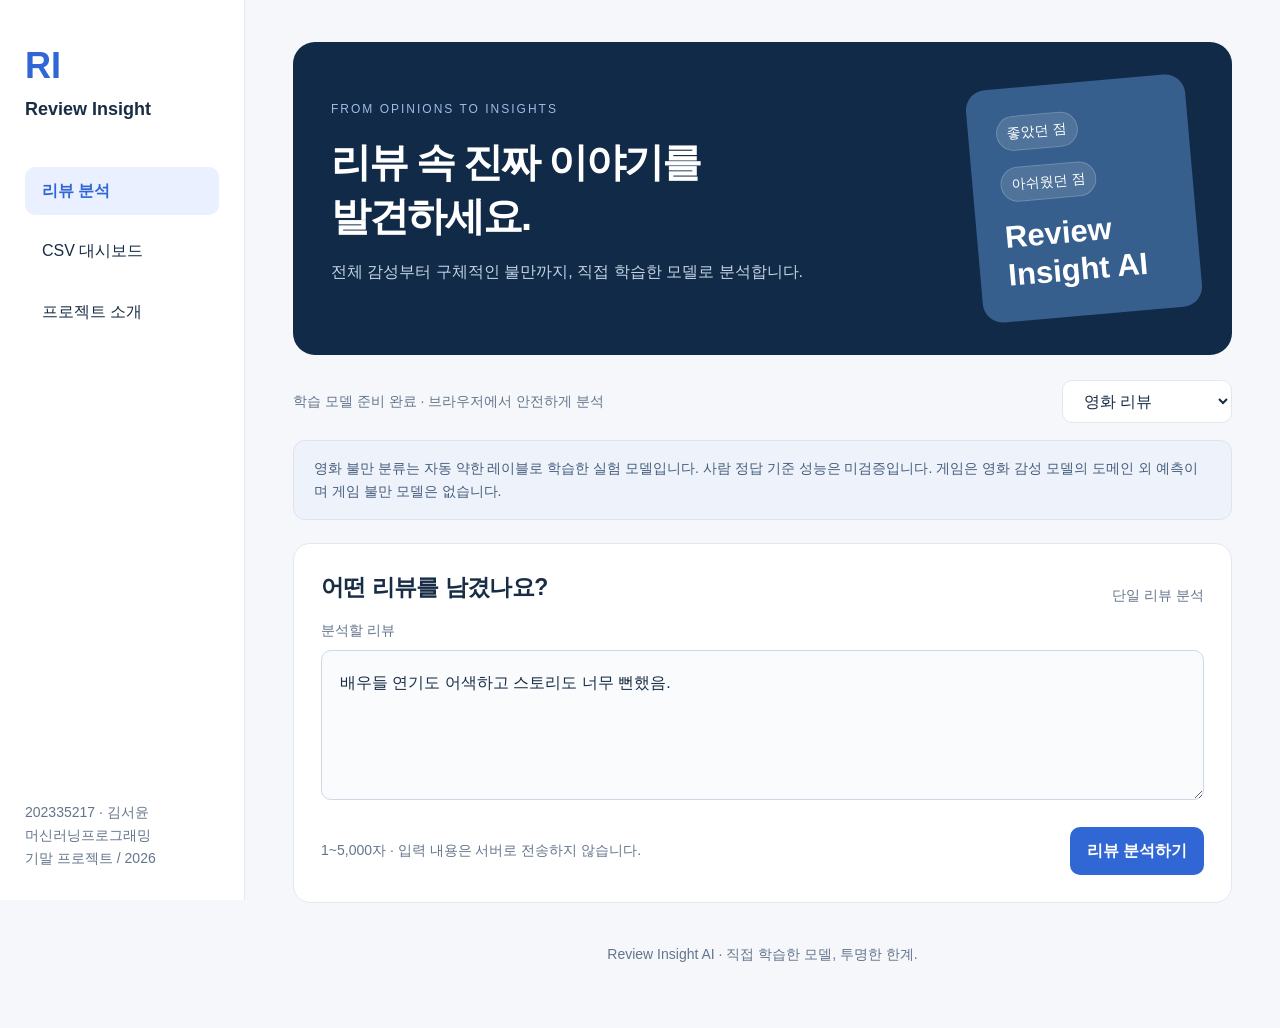
==== index.html @ b7946879 "Build Review Insight AI with trained Korean review classifiers" ====
﻿<!doctype html><html lang="ko"><head><meta charset="utf-8"><meta name="viewport" content="width=device-width,initial-scale=1"><title>Review Insight AI</title><link rel="stylesheet" href="style.css"></head><body>
<aside><div class="brand">RI<span>Review Insight</span></div><nav><button class="active" data-page="single">리뷰 분석</button><button data-page="batch">CSV 대시보드</button><button data-page="about">프로젝트 소개</button></nav><div class="side-note">202335217 · 김서윤<br>머신러닝프로그래밍<br>기말 프로젝트 / 2026</div></aside>
<main><header><div><span class="eyebrow">FROM OPINIONS TO INSIGHTS</span><h1>리뷰 속 진짜 이야기를<br>발견하세요.</h1><p>전체 감성부터 구체적인 불만까지, 직접 학습한 모델로 분석합니다.</p></div><div class="hero-art" aria-hidden="true"><div>좋았던 점</div><div>아쉬웠던 점</div><strong>Review<br>Insight AI</strong></div></header>
<div class="topline"><span id="status" role="status">학습 모델을 불러오는 중...</span><select id="domain" aria-label="리뷰 도메인"><option value="movie">영화 리뷰</option><option value="game">게임 리뷰 · 실험</option></select></div>
<div class="notice">영화 불만 분류는 자동 약한 레이블로 학습한 실험 모델입니다. 사람 정답 기준 성능은 미검증입니다. 게임은 영화 감성 모델의 도메인 외 예측이며 게임 불만 모델은 없습니다.</div>
<section id="single" class="page"><article><div class="section-title"><h2>어떤 리뷰를 남겼나요?</h2><span>단일 리뷰 분석</span></div><label for="review">분석할 리뷰</label><textarea id="review" maxlength="5000">배우들 연기도 어색하고 스토리도 너무 뻔했음.</textarea><div class="input-footer"><span>1~5,000자 · 입력 내용은 서버로 전송하지 않습니다.</span><button id="analyze" class="primary" disabled>리뷰 분석하기</button></div></article><div id="result" aria-live="polite"></div></section>
<section id="batch" class="page" hidden><article><h2>흩어진 리뷰를 한눈에</h2><p>review 또는 text 열이 있는 CSV를 업로드하세요. UTF-8/CP949, 최대 1,000행·5MB입니다.</p><input type="file" id="upload" accept=".csv"><button id="sample">예시 CSV 다운로드</button><p id="batch-status" role="status"></p></article><div id="dashboard"></div></section>
<section id="about" class="page" hidden><article><h2>감성에서 개선 포인트까지</h2><p>영화 관객과 콘텐츠 운영자가 전체 만족도와 부분적인 불만을 함께 이해하도록 돕습니다. 전체 감성이 긍정이어도 불만 모델을 실행합니다.</p><div class="metrics"><div><span>문자 모델 테스트 F1</span><strong>0.8688</strong></div><div><span>단어 모델 테스트 F1</span><strong>0.8093</strong></div><div><span>학습 리뷰</span><strong>116,769</strong></div></div><p>NSMC 원본 train을 정제한 뒤 80:10:10, seed 42로 고정 분할했습니다. 검증 F1로 문자 TF-IDF + Logistic Regression을 선택했습니다. 확률은 보정되지 않은 모델 출력입니다.</p><p>이 공개 데모는 직접 학습한 Python 모델의 TF-IDF·회귀 가중치를 JSON으로 변환해 브라우저에서 계산합니다. 원래 Streamlit 앱과 수치 일치 검증을 수행했습니다. 키워드 규칙으로 예측하지 않으며 외부 AI API도 호출하지 않습니다.</p><p>미완성: Transformer GPU 학습, 사람 검수 불만 성능 검증, 게임 전용 학습. 문장 재분석은 보조 기능으로 인과적 설명을 제공하지 않습니다.</p><a id="repo" href="https://github.com/030217zerogirl-lang/review-insight-ai-202335217">코드·학습 결과·실행 방법</a></article></section>
<footer>Review Insight AI · 직접 학습한 모델, 투명한 한계.</footer></main><script type="module" src="app.mjs"></script></body></html>
---- style.css ----
﻿:root{--ink:#182d45;--muted:#64758b;--blue:#3167d5;--line:#e2e8f0}*{box-sizing:border-box}body{margin:0;background:#f5f7fb;color:var(--ink);font:16px/1.65 "Malgun Gothic",Arial,sans-serif}aside{position:fixed;inset:0 auto 0 0;width:245px;padding:36px 25px;background:white;border-right:1px solid var(--line)}.brand{color:var(--blue);font-size:36px;font-weight:800}.brand span{display:block;font-size:18px;color:var(--ink);margin:0 0 42px}nav{display:grid;gap:12px}button,select{font:inherit;border:1px solid var(--line);background:white;border-radius:10px;padding:11px 17px;cursor:pointer;color:var(--ink)}nav button{text-align:left;border:0;background:transparent}.active{background:#eaf0ff;color:var(--blue);font-weight:700}.side-note{position:absolute;bottom:30px;color:var(--muted);font-size:14px}main{max-width:1380px;margin-left:245px;padding:42px 48px}header{display:flex;justify-content:space-between;align-items:center;background:#102a47;color:white;padding:40px 38px;border-radius:22px;gap:28px}header p{color:#c4d4e6;max-width:480px}h1{font-size:40px;line-height:1.35;letter-spacing:-2px;margin:14px 0}h2{font-size:23px;line-height:1.4;letter-spacing:-.6px;margin:0 0 16px}.eyebrow{font-size:12px;letter-spacing:2px;color:#9ebce4}.hero-art{flex:0 0 220px;transform:rotate(-5deg);background:#365f8d;padding:28px;border-radius:20px}.hero-art div{display:inline-block;background:#ffffff20;border:1px solid #ffffff30;padding:5px 10px;border-radius:20px;font-size:14px;margin-bottom:16px}.hero-art strong{font-size:31px;line-height:1.2}.topline{display:flex;justify-content:space-between;align-items:center;margin:25px 0 17px;gap:14px}#status{color:var(--muted);font-size:14px}.notice{background:#eef2fa;border:1px solid #dce4f2;color:#465e7d;padding:16px 20px;border-radius:12px;font-size:14px;margin-bottom:23px}article,.result-card{background:white;border:1px solid var(--line);padding:27px;border-radius:17px;margin:20px 0}.section-title{display:flex;align-items:center;justify-content:space-between}.section-title span,label,.input-footer span{font-size:14px;color:var(--muted)}label{display:block;margin-bottom:8px}textarea{font:inherit;line-height:1.7;padding:18px;width:100%;height:150px;resize:vertical;border:1px solid #cdd8e7;border-radius:10px;color:var(--ink);background:#fafbfd}.input-footer{display:flex;justify-content:space-between;align-items:center;margin-top:18px;gap:15px}.primary{background:var(--blue);color:white;border:0;font-weight:700}.primary:disabled{opacity:.5;cursor:wait}.metrics{display:grid;grid-template-columns:repeat(3,1fr);gap:18px;margin:20px 0}.metrics>div{background:#f2f6fc;border:1px solid var(--line);border-radius:12px;padding:21px}.metrics span{display:block;color:var(--muted);font-size:14px}.metrics strong{font-size:30px}.tag{display:inline-block;padding:8px 13px;background:#eaf0ff;color:#2758b5;border-radius:8px;margin:4px 8px 4px 0}.bar-row{display:grid;grid-template-columns:145px 1fr 55px;gap:12px;align-items:center;margin:12px 0;font-size:14px}.track{height:13px;background:#edf1f8;border-radius:10px;overflow:hidden}.fill{height:100%;background:#4c79d8;border-radius:10px}.caption,footer{color:var(--muted);font-size:14px}footer{padding:20px 0;text-align:center}.error{color:#ae3246}details{margin:16px 0}summary{cursor:pointer}a{color:var(--blue)}[hidden]{display:none!important}@media(max-width:950px){aside{position:static;width:100%;padding:20px}.brand{font-size:25px}.brand span{display:inline;margin-left:10px}nav{display:flex;margin-top:12px}.side-note{display:none}main{margin:0;padding:20px}h1{font-size:32px}.hero-art{display:none}header{padding:28px}.metrics{grid-template-columns:1fr}.input-footer,.section-title{align-items:flex-start;flex-direction:column}}
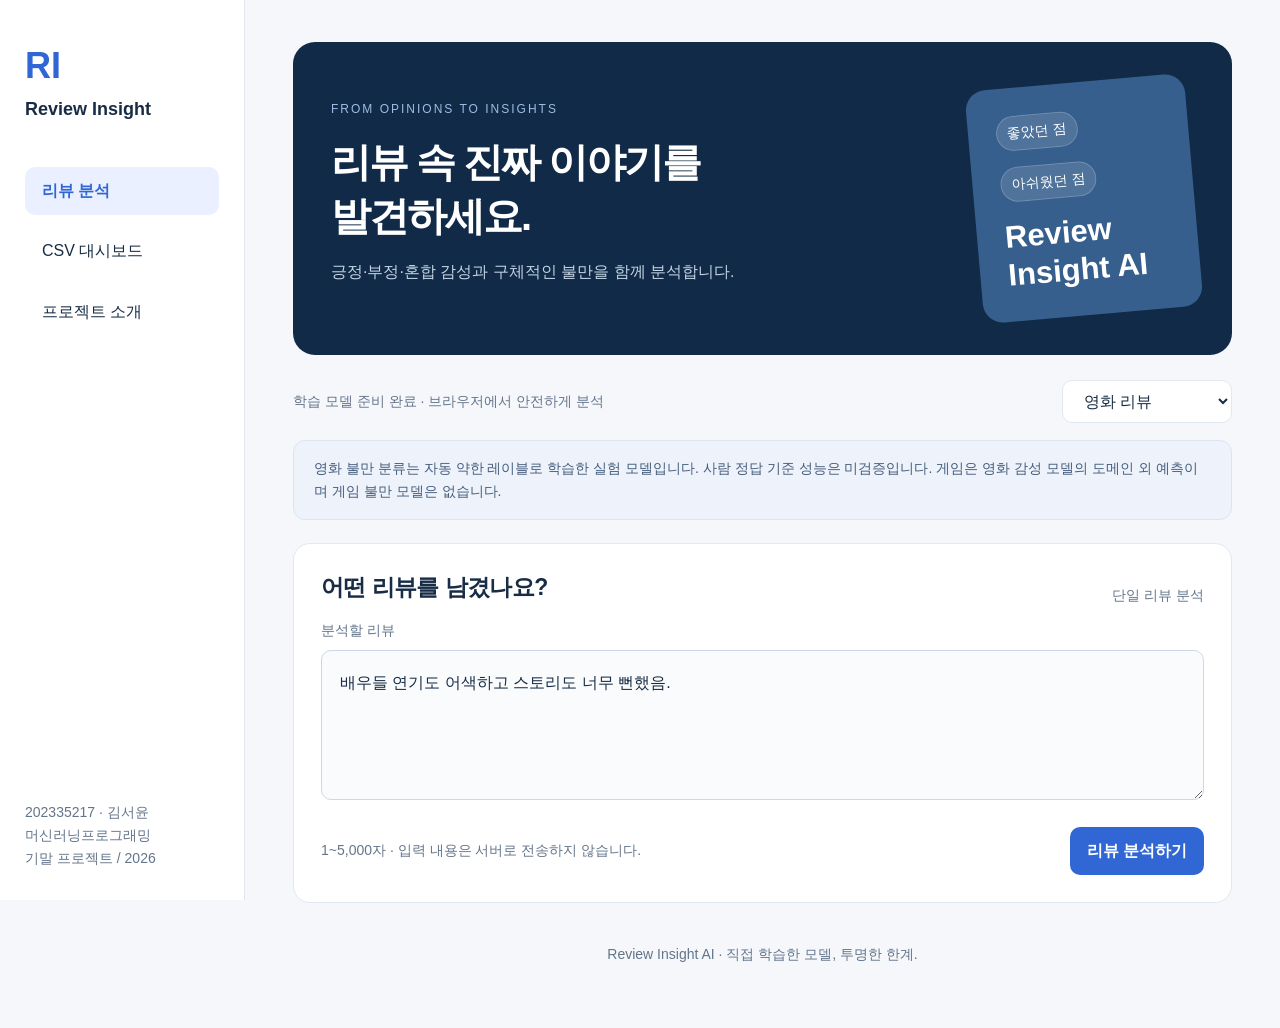
==== commit bbb3221d: "Support clause-based mixed sentiment and refine submission portfolio" ====
--- a/index.html
+++ b/index.html
@@ -1,9 +1,9 @@
-﻿<!doctype html><html lang="ko"><head><meta charset="utf-8"><meta name="viewport" content="width=device-width,initial-scale=1"><title>Review Insight AI</title><link rel="stylesheet" href="style.css"></head><body>
+<!doctype html><html lang="ko"><head><meta charset="utf-8"><meta name="viewport" content="width=device-width,initial-scale=1"><title>Review Insight AI</title><link rel="stylesheet" href="style.css"></head><body>
 <aside><div class="brand">RI<span>Review Insight</span></div><nav><button class="active" data-page="single">리뷰 분석</button><button data-page="batch">CSV 대시보드</button><button data-page="about">프로젝트 소개</button></nav><div class="side-note">202335217 · 김서윤<br>머신러닝프로그래밍<br>기말 프로젝트 / 2026</div></aside>
-<main><header><div><span class="eyebrow">FROM OPINIONS TO INSIGHTS</span><h1>리뷰 속 진짜 이야기를<br>발견하세요.</h1><p>전체 감성부터 구체적인 불만까지, 직접 학습한 모델로 분석합니다.</p></div><div class="hero-art" aria-hidden="true"><div>좋았던 점</div><div>아쉬웠던 점</div><strong>Review<br>Insight AI</strong></div></header>
+<main><header><div><span class="eyebrow">FROM OPINIONS TO INSIGHTS</span><h1>리뷰 속 진짜 이야기를<br>발견하세요.</h1><p>긍정·부정·혼합 감성과 구체적인 불만을 함께 분석합니다.</p></div><div class="hero-art" aria-hidden="true"><div>좋았던 점</div><div>아쉬웠던 점</div><strong>Review<br>Insight AI</strong></div></header>
 <div class="topline"><span id="status" role="status">학습 모델을 불러오는 중...</span><select id="domain" aria-label="리뷰 도메인"><option value="movie">영화 리뷰</option><option value="game">게임 리뷰 · 실험</option></select></div>
 <div class="notice">영화 불만 분류는 자동 약한 레이블로 학습한 실험 모델입니다. 사람 정답 기준 성능은 미검증입니다. 게임은 영화 감성 모델의 도메인 외 예측이며 게임 불만 모델은 없습니다.</div>
 <section id="single" class="page"><article><div class="section-title"><h2>어떤 리뷰를 남겼나요?</h2><span>단일 리뷰 분석</span></div><label for="review">분석할 리뷰</label><textarea id="review" maxlength="5000">배우들 연기도 어색하고 스토리도 너무 뻔했음.</textarea><div class="input-footer"><span>1~5,000자 · 입력 내용은 서버로 전송하지 않습니다.</span><button id="analyze" class="primary" disabled>리뷰 분석하기</button></div></article><div id="result" aria-live="polite"></div></section>
 <section id="batch" class="page" hidden><article><h2>흩어진 리뷰를 한눈에</h2><p>review 또는 text 열이 있는 CSV를 업로드하세요. UTF-8/CP949, 최대 1,000행·5MB입니다.</p><input type="file" id="upload" accept=".csv"><button id="sample">예시 CSV 다운로드</button><p id="batch-status" role="status"></p></article><div id="dashboard"></div></section>
-<section id="about" class="page" hidden><article><h2>감성에서 개선 포인트까지</h2><p>영화 관객과 콘텐츠 운영자가 전체 만족도와 부분적인 불만을 함께 이해하도록 돕습니다. 전체 감성이 긍정이어도 불만 모델을 실행합니다.</p><div class="metrics"><div><span>문자 모델 테스트 F1</span><strong>0.8688</strong></div><div><span>단어 모델 테스트 F1</span><strong>0.8093</strong></div><div><span>학습 리뷰</span><strong>116,769</strong></div></div><p>NSMC 원본 train을 정제한 뒤 80:10:10, seed 42로 고정 분할했습니다. 검증 F1로 문자 TF-IDF + Logistic Regression을 선택했습니다. 확률은 보정되지 않은 모델 출력입니다.</p><p>이 공개 데모는 직접 학습한 Python 모델의 TF-IDF·회귀 가중치를 JSON으로 변환해 브라우저에서 계산합니다. 원래 Streamlit 앱과 수치 일치 검증을 수행했습니다. 키워드 규칙으로 예측하지 않으며 외부 AI API도 호출하지 않습니다.</p><p>미완성: Transformer GPU 학습, 사람 검수 불만 성능 검증, 게임 전용 학습. 문장 재분석은 보조 기능으로 인과적 설명을 제공하지 않습니다.</p><a id="repo" href="https://github.com/030217zerogirl-lang/review-insight-ai-202335217">코드·학습 결과·실행 방법</a></article></section>
+<section id="about" class="page" hidden><article><h2>감성에서 개선 포인트까지</h2><p>영화 관객과 콘텐츠 운영자가 전체 만족도와 부분적인 불만을 함께 이해하도록 돕습니다. 전체 감성이 긍정이어도 불만 모델을 실행합니다. 혼합은 대조 표현으로 나눈 절에서 긍정 확률 60% 이상과 40% 이하가 함께 나타날 때 표시하는 보조 판정입니다.</p><div class="metrics"><div><span>문자 모델 테스트 F1</span><strong>0.8688</strong></div><div><span>단어 모델 테스트 F1</span><strong>0.8093</strong></div><div><span>학습 리뷰</span><strong>116,769</strong></div></div><p>NSMC 원본 train을 정제한 뒤 80:10:10, seed 42로 고정 분할했습니다. 검증 F1로 문자 TF-IDF + Logistic Regression을 선택했습니다. 확률은 보정되지 않은 모델 출력입니다.</p><p>이 공개 데모는 직접 학습한 Python 모델의 TF-IDF·회귀 가중치를 JSON으로 변환해 브라우저에서 계산합니다. 원래 Streamlit 앱과 수치 일치 검증을 수행했습니다. 키워드 규칙으로 예측하지 않으며 외부 AI API도 호출하지 않습니다.</p><p>미완성: Transformer GPU 학습, 사람 검수 불만 성능 검증, 게임 전용 학습. 문장 재분석은 보조 기능으로 인과적 설명을 제공하지 않습니다.</p><a id="repo" href="https://github.com/030217zerogirl-lang/review-insight-ai-202335217">코드·학습 결과·실행 방법</a></article></section>
 <footer>Review Insight AI · 직접 학습한 모델, 투명한 한계.</footer></main><script type="module" src="app.mjs"></script></body></html>
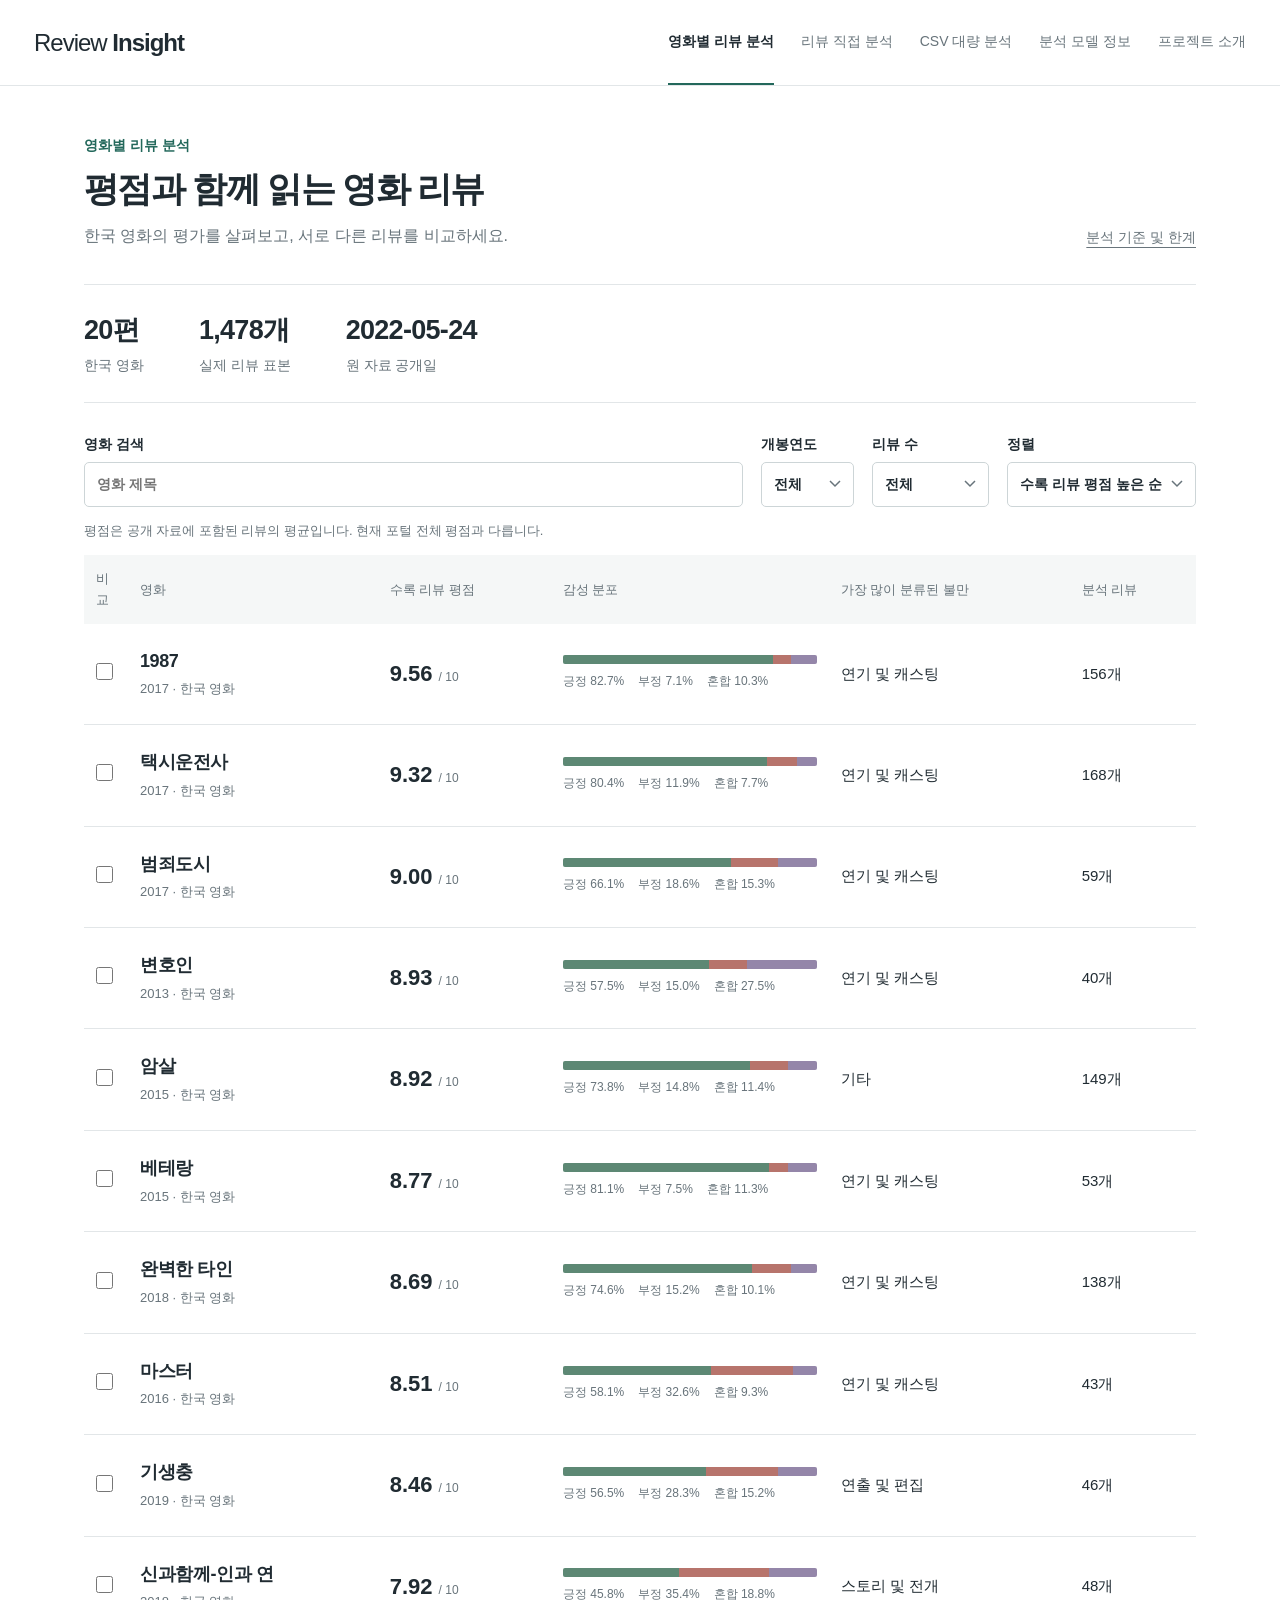
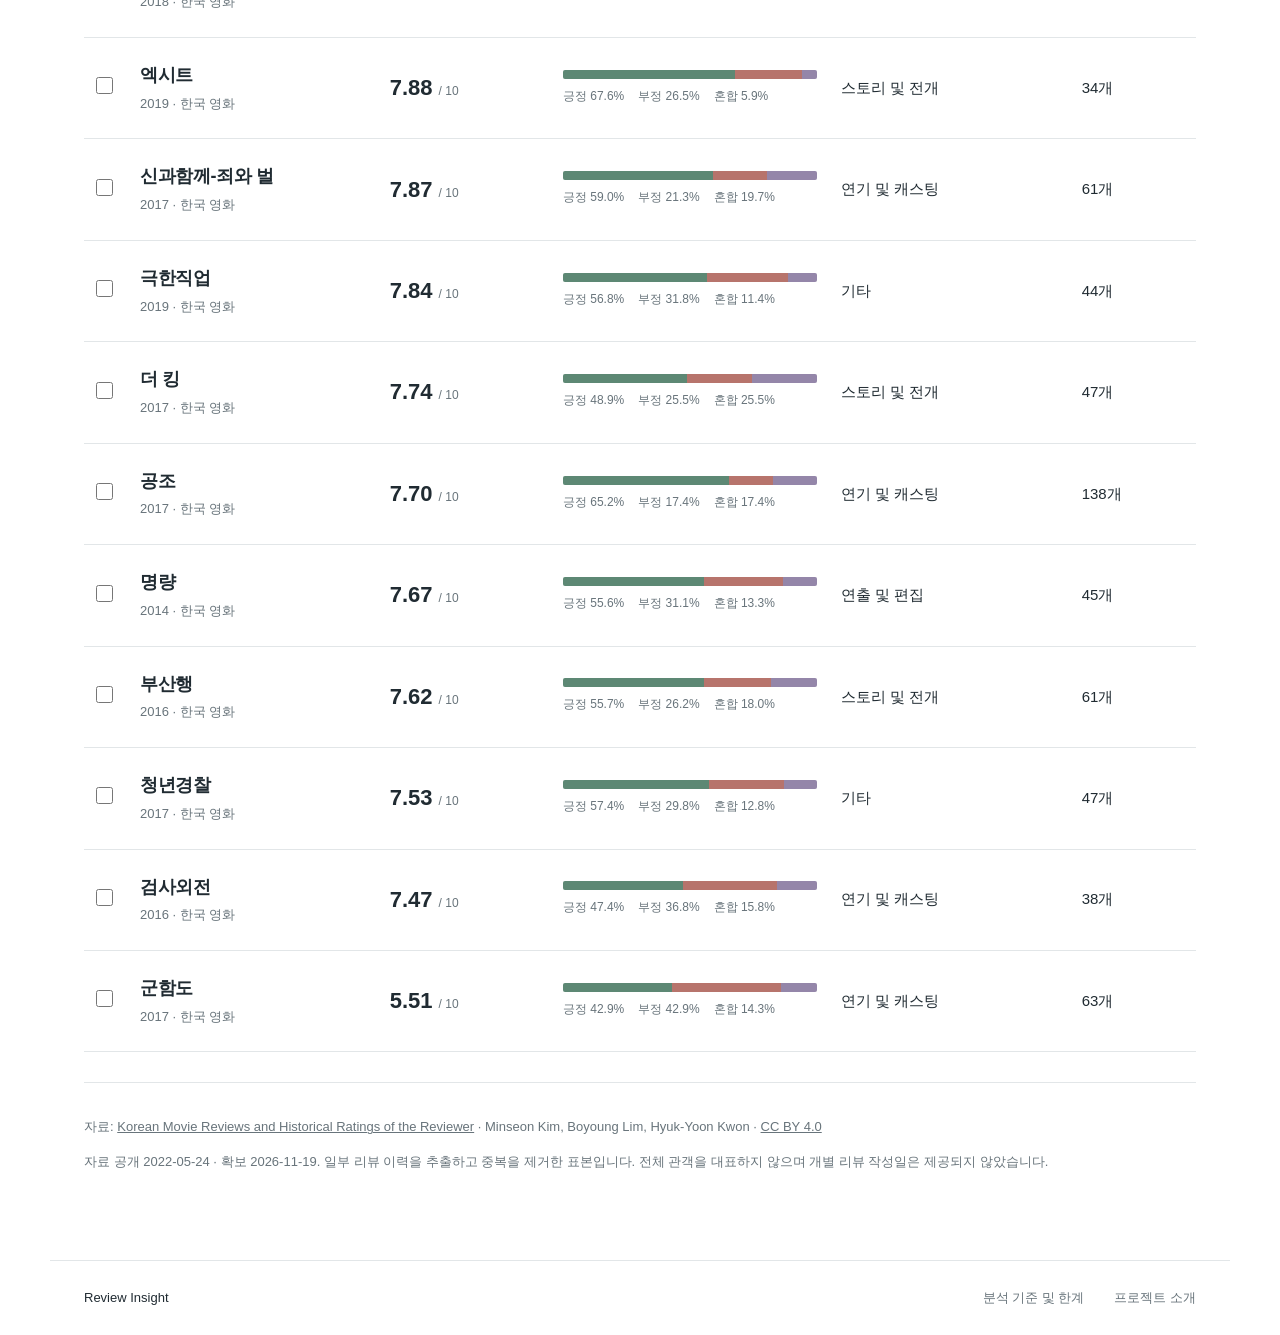
==== commit 216a1639: "Complete movie review platform and presentation submission artifacts" ====
--- a/index.html
+++ b/index.html
@@ -1,9 +1,9 @@
-<!doctype html><html lang="ko"><head><meta charset="utf-8"><meta name="viewport" content="width=device-width,initial-scale=1"><title>Review Insight AI</title><link rel="stylesheet" href="style.css"></head><body>
-<aside><div class="brand">RI<span>Review Insight</span></div><nav><button class="active" data-page="single">리뷰 분석</button><button data-page="batch">CSV 대시보드</button><button data-page="about">프로젝트 소개</button></nav><div class="side-note">202335217 · 김서윤<br>머신러닝프로그래밍<br>기말 프로젝트 / 2026</div></aside>
-<main><header><div><span class="eyebrow">FROM OPINIONS TO INSIGHTS</span><h1>리뷰 속 진짜 이야기를<br>발견하세요.</h1><p>긍정·부정·혼합 감성과 구체적인 불만을 함께 분석합니다.</p></div><div class="hero-art" aria-hidden="true"><div>좋았던 점</div><div>아쉬웠던 점</div><strong>Review<br>Insight AI</strong></div></header>
-<div class="topline"><span id="status" role="status">학습 모델을 불러오는 중...</span><select id="domain" aria-label="리뷰 도메인"><option value="movie">영화 리뷰</option><option value="game">게임 리뷰 · 실험</option></select></div>
-<div class="notice">영화 불만 분류는 자동 약한 레이블로 학습한 실험 모델입니다. 사람 정답 기준 성능은 미검증입니다. 게임은 영화 감성 모델의 도메인 외 예측이며 게임 불만 모델은 없습니다.</div>
-<section id="single" class="page"><article><div class="section-title"><h2>어떤 리뷰를 남겼나요?</h2><span>단일 리뷰 분석</span></div><label for="review">분석할 리뷰</label><textarea id="review" maxlength="5000">배우들 연기도 어색하고 스토리도 너무 뻔했음.</textarea><div class="input-footer"><span>1~5,000자 · 입력 내용은 서버로 전송하지 않습니다.</span><button id="analyze" class="primary" disabled>리뷰 분석하기</button></div></article><div id="result" aria-live="polite"></div></section>
-<section id="batch" class="page" hidden><article><h2>흩어진 리뷰를 한눈에</h2><p>review 또는 text 열이 있는 CSV를 업로드하세요. UTF-8/CP949, 최대 1,000행·5MB입니다.</p><input type="file" id="upload" accept=".csv"><button id="sample">예시 CSV 다운로드</button><p id="batch-status" role="status"></p></article><div id="dashboard"></div></section>
-<section id="about" class="page" hidden><article><h2>감성에서 개선 포인트까지</h2><p>영화 관객과 콘텐츠 운영자가 전체 만족도와 부분적인 불만을 함께 이해하도록 돕습니다. 전체 감성이 긍정이어도 불만 모델을 실행합니다. 혼합은 대조 표현으로 나눈 절에서 긍정 확률 60% 이상과 40% 이하가 함께 나타날 때 표시하는 보조 판정입니다.</p><div class="metrics"><div><span>문자 모델 테스트 F1</span><strong>0.8688</strong></div><div><span>단어 모델 테스트 F1</span><strong>0.8093</strong></div><div><span>학습 리뷰</span><strong>116,769</strong></div></div><p>NSMC 원본 train을 정제한 뒤 80:10:10, seed 42로 고정 분할했습니다. 검증 F1로 문자 TF-IDF + Logistic Regression을 선택했습니다. 확률은 보정되지 않은 모델 출력입니다.</p><p>이 공개 데모는 직접 학습한 Python 모델의 TF-IDF·회귀 가중치를 JSON으로 변환해 브라우저에서 계산합니다. 원래 Streamlit 앱과 수치 일치 검증을 수행했습니다. 키워드 규칙으로 예측하지 않으며 외부 AI API도 호출하지 않습니다.</p><p>미완성: Transformer GPU 학습, 사람 검수 불만 성능 검증, 게임 전용 학습. 문장 재분석은 보조 기능으로 인과적 설명을 제공하지 않습니다.</p><a id="repo" href="https://github.com/030217zerogirl-lang/review-insight-ai-202335217">코드·학습 결과·실행 방법</a></article></section>
-<footer>Review Insight AI · 직접 학습한 모델, 투명한 한계.</footer></main><script type="module" src="app.mjs"></script></body></html>
+<!doctype html><html lang="ko"><head><meta charset="utf-8"><meta name="viewport" content="width=device-width,initial-scale=1"><meta name="description" content="한국 영화의 리뷰와 평점을 비교하고, 새로운 리뷰를 분석합니다."><title>Review Insight</title><link rel="stylesheet" href="style.css"></head><body>
+<header class="site-header"><a href="#movies" class="brand">Review <b>Insight</b></a><nav aria-label="메인 메뉴"><a href="#movies">영화별 리뷰 분석</a><a href="#direct">리뷰 직접 분석</a><a href="#csv">CSV 대량 분석</a><a href="#model">분석 모델 정보</a><a href="#about">프로젝트 소개</a></nav></header>
+<main id="main"><section id="movies" class="page"><div class="page-head"><div><p class="eyebrow">영화별 리뷰 분석</p><h1>평점과 함께 읽는 영화 리뷰</h1><p class="lede">한국 영화의 평가를 살펴보고, 서로 다른 리뷰를 비교하세요.</p></div><a class="text-link" href="#model">분석 기준 및 한계</a></div><div id="catalogue-state" role="status">영화별 결과를 불러오는 중입니다.</div><div id="catalogue-overview" class="overview"></div><div class="filters"><label class="search">영화 검색<input id="search" type="search" placeholder="영화 제목" autocomplete="off"></label><label>개봉연도<select id="year"><option value="">전체</option></select></label><label>리뷰 수<select id="minimum"><option value="0">전체</option><option value="30">30개 이상</option><option value="50">50개 이상</option><option value="100">100개 이상</option></select></label><label>정렬<select id="sort"><option value="rating">수록 리뷰 평점 높은 순</option><option value="positive">긍정 비율 높은 순</option><option value="negative">부정 비율 높은 순</option><option value="count">리뷰 수 많은 순</option><option value="title">제목순</option></select></label></div><p class="caption">평점은 공개 자료에 포함된 리뷰의 평균입니다. 현재 포털 전체 평점과 다릅니다.</p><div id="movie-list"></div><div id="source-note" class="source-note"></div></section>
+<section id="detail" class="page" hidden></section><section id="compare" class="page" hidden></section>
+<section id="direct" class="page" hidden><div class="page-head"><div><p class="eyebrow">리뷰 직접 분석</p><h1>이 리뷰는 어떤 평가일까요?</h1><p class="lede">좋았던 점과 아쉬웠던 점이 함께 있어도 입력해 보세요.</p></div><a class="text-link" href="#model">분석 기준 및 한계</a></div><div class="input-line"><label>분석 대상<select id="domain"><option value="movie">영화</option><option value="game">게임</option></select></label><span id="model-status" class="caption" role="status"></span></div><label for="review">리뷰 내용</label><textarea id="review" maxlength="5000" placeholder="예: 음악은 좋은데 스토리는 그닥..">음악은 좋은데 스토리는그닥..</textarea><div class="action-line"><span class="caption">최대 5,000자 · 입력 내용은 기기에만 머뭅니다.</span><button id="analyze" class="primary">분석하기</button></div><div id="result" aria-live="polite"></div></section>
+<section id="csv" class="page" hidden><div class="page-head"><div><p class="eyebrow">CSV 대량 분석</p><h1>여러 리뷰를 한눈에</h1><p class="lede">감성 분포와 자주 분류된 불만 유형을 확인하세요.</p></div><a class="text-link" href="#model">분석 기준 및 한계</a></div><p>review 또는 text 열이 있는 CSV를 선택하세요. UTF-8/CP949, 최대 1,000행·5MB를 지원합니다.</p><div class="action-line"><input type="file" id="upload" accept=".csv" aria-label="분석할 CSV"><button id="sample">예시 CSV 다운로드</button></div><p id="batch-status" role="status"></p><div id="dashboard"></div></section>
+<section id="model" class="page" hidden><div class="page-head"><div><p class="eyebrow">분석 모델 정보</p><h1>분석 기준 및 한계</h1></div></div><div class="action-line"><button id="prepare-demo">발표용 오프라인 준비</button><span id="offline-status" class="caption" role="status"></span></div><div id="model-content"></div></section>
+<section id="about" class="page" hidden><div class="page-head"><div><p class="eyebrow">프로젝트 소개</p><h1>평점 뒤의 이야기를 읽습니다.</h1></div></div><div class="prose"><p>Review Insight는 영화 리뷰의 전체적인 분위기와 구체적인 불만을 함께 살펴보는 서비스입니다. 영화별 결과를 비교하거나 직접 리뷰를 입력해 분석할 수 있습니다.</p><h2>서로 다른 두 가지 정보</h2><p>이용자가 남긴 평점과 리뷰 문장을 모델이 분류한 감성은 다른 지표입니다. 예를 들어 높은 점수의 리뷰에도 스토리나 편집에 대한 아쉬움이 포함될 수 있습니다.</p><h2>직접 학습한 모델</h2><p>NSMC 영화 리뷰로 학습한 두 감성 모델과 별도의 다중 레이블 불만 모델을 사용합니다. 모델 비교 결과와 재현 코드를 공개했습니다.</p><p><a href="https://github.com/030217zerogirl-lang/review-insight-ai-202335217">GitHub에서 코드와 실험 보기</a></p><p class="caption">202335217 김서윤 · 기계학습프로그래밍</p></div></section>
+</main><div id="compare-tray" class="compare-tray" hidden><span id="compare-selection"></span><button id="compare-open" class="primary">두 영화 비교</button><button id="compare-clear">선택 해제</button></div><footer><span>Review Insight</span><a href="#model">분석 기준 및 한계</a><a href="#about">프로젝트 소개</a></footer><script type="module" src="app.mjs"></script></body></html>
--- a/style.css
+++ b/style.css
@@ -1 +1 @@
-﻿:root{--ink:#182d45;--muted:#64758b;--blue:#3167d5;--line:#e2e8f0}*{box-sizing:border-box}body{margin:0;background:#f5f7fb;color:var(--ink);font:16px/1.65 "Malgun Gothic",Arial,sans-serif}aside{position:fixed;inset:0 auto 0 0;width:245px;padding:36px 25px;background:white;border-right:1px solid var(--line)}.brand{color:var(--blue);font-size:36px;font-weight:800}.brand span{display:block;font-size:18px;color:var(--ink);margin:0 0 42px}nav{display:grid;gap:12px}button,select{font:inherit;border:1px solid var(--line);background:white;border-radius:10px;padding:11px 17px;cursor:pointer;color:var(--ink)}nav button{text-align:left;border:0;background:transparent}.active{background:#eaf0ff;color:var(--blue);font-weight:700}.side-note{position:absolute;bottom:30px;color:var(--muted);font-size:14px}main{max-width:1380px;margin-left:245px;padding:42px 48px}header{display:flex;justify-content:space-between;align-items:center;background:#102a47;color:white;padding:40px 38px;border-radius:22px;gap:28px}header p{color:#c4d4e6;max-width:480px}h1{font-size:40px;line-height:1.35;letter-spacing:-2px;margin:14px 0}h2{font-size:23px;line-height:1.4;letter-spacing:-.6px;margin:0 0 16px}.eyebrow{font-size:12px;letter-spacing:2px;color:#9ebce4}.hero-art{flex:0 0 220px;transform:rotate(-5deg);background:#365f8d;padding:28px;border-radius:20px}.hero-art div{display:inline-block;background:#ffffff20;border:1px solid #ffffff30;padding:5px 10px;border-radius:20px;font-size:14px;margin-bottom:16px}.hero-art strong{font-size:31px;line-height:1.2}.topline{display:flex;justify-content:space-between;align-items:center;margin:25px 0 17px;gap:14px}#status{color:var(--muted);font-size:14px}.notice{background:#eef2fa;border:1px solid #dce4f2;color:#465e7d;padding:16px 20px;border-radius:12px;font-size:14px;margin-bottom:23px}article,.result-card{background:white;border:1px solid var(--line);padding:27px;border-radius:17px;margin:20px 0}.section-title{display:flex;align-items:center;justify-content:space-between}.section-title span,label,.input-footer span{font-size:14px;color:var(--muted)}label{display:block;margin-bottom:8px}textarea{font:inherit;line-height:1.7;padding:18px;width:100%;height:150px;resize:vertical;border:1px solid #cdd8e7;border-radius:10px;color:var(--ink);background:#fafbfd}.input-footer{display:flex;justify-content:space-between;align-items:center;margin-top:18px;gap:15px}.primary{background:var(--blue);color:white;border:0;font-weight:700}.primary:disabled{opacity:.5;cursor:wait}.metrics{display:grid;grid-template-columns:repeat(3,1fr);gap:18px;margin:20px 0}.metrics>div{background:#f2f6fc;border:1px solid var(--line);border-radius:12px;padding:21px}.metrics span{display:block;color:var(--muted);font-size:14px}.metrics strong{font-size:30px}.tag{display:inline-block;padding:8px 13px;background:#eaf0ff;color:#2758b5;border-radius:8px;margin:4px 8px 4px 0}.bar-row{display:grid;grid-template-columns:145px 1fr 55px;gap:12px;align-items:center;margin:12px 0;font-size:14px}.track{height:13px;background:#edf1f8;border-radius:10px;overflow:hidden}.fill{height:100%;background:#4c79d8;border-radius:10px}.caption,footer{color:var(--muted);font-size:14px}footer{padding:20px 0;text-align:center}.error{color:#ae3246}details{margin:16px 0}summary{cursor:pointer}a{color:var(--blue)}[hidden]{display:none!important}@media(max-width:950px){aside{position:static;width:100%;padding:20px}.brand{font-size:25px}.brand span{display:inline;margin-left:10px}nav{display:flex;margin-top:12px}.side-note{display:none}main{margin:0;padding:20px}h1{font-size:32px}.hero-art{display:none}header{padding:28px}.metrics{grid-template-columns:1fr}.input-footer,.section-title{align-items:flex-start;flex-direction:column}}
+:root{--ink:#202b32;--muted:#68747b;--line:#e2e6e8;--soft:#f5f7f7;--accent:#23685b;--positive:#5d8874;--negative:#b7746c;--mixed:#9486a9}*{box-sizing:border-box}html{scroll-behavior:smooth}body{margin:0;background:#fff;color:var(--ink);font:16px/1.65 "Malgun Gothic","Apple SD Gothic Neo",Arial,sans-serif}a{color:inherit;text-decoration:none}button,input,select,textarea{font:inherit;color:inherit}button{cursor:pointer;border:1px solid #cdd5d7;background:white;border-radius:5px;padding:9px 16px}button:hover{background:#f0f4f3}button:disabled{cursor:wait;opacity:.55}.primary{background:var(--accent);border-color:var(--accent);color:white}.primary:hover{background:#1b574b}.site-header{max-width:1280px;margin:auto;display:flex;align-items:center;justify-content:space-between;min-height:85px;gap:40px;padding:0 34px;border-bottom:1px solid var(--line)}.brand{font-size:24px;letter-spacing:-1px;white-space:nowrap}.brand b{font-weight:750}.site-header nav{display:flex;gap:27px;font-size:14px;white-space:nowrap}.site-header nav a{padding:30px 0;border-bottom:2px solid transparent;color:var(--muted)}.site-header nav a.active{color:var(--ink);border-color:var(--accent);font-weight:700}main{max-width:1180px;min-height:70vh;margin:auto;padding:48px 34px 75px}.page-head{display:flex;justify-content:space-between;align-items:flex-end;gap:24px;margin-bottom:34px}h1{font-size:35px;line-height:1.4;letter-spacing:-1.6px;font-weight:700;margin:7px 0 10px}h2{font-size:23px;letter-spacing:-.6px;margin:0 0 20px;line-height:1.4}h3{font-size:18px;margin:0 0 12px}.eyebrow{font-size:14px;font-weight:600;color:var(--accent);margin:0}.lede{color:var(--muted);margin:0}.text-link{font-size:14px;color:var(--muted);text-decoration:underline;text-underline-offset:5px}.caption{font-size:13px;line-height:1.7;color:var(--muted)}.overview{display:flex;gap:55px;padding:23px 0;margin:10px 0 30px;border-top:1px solid var(--line);border-bottom:1px solid var(--line)}.overview strong{display:block;font-size:27px;letter-spacing:-.7px}.overview span{font-size:14px;color:var(--muted)}.filters{display:flex;gap:18px;align-items:end;margin:28px 0 13px}label{display:block;font-size:14px;font-weight:600}input,select,textarea{border:1px solid #cdd5d7;border-radius:5px;background:white;padding:10px 12px;outline:none}input:focus,select:focus,textarea:focus{border-color:var(--accent);box-shadow:0 0 0 2px #23685b15}.search{flex:1}label input,label select{display:block;width:100%;margin-top:6px}select{appearance:none;padding-right:33px;background-image:url("data:image/svg+xml,%3Csvg xmlns='http://www.w3.org/2000/svg' width='12' height='8'%3E%3Cpath d='M1 1l5 5 5-5' fill='none' stroke='%2368747b' stroke-width='1.5'/%3E%3C/svg%3E");background-position:right 12px center;background-repeat:no-repeat}.movie-table{width:100%;border-collapse:collapse;font-size:15px}.movie-table th{text-align:left;padding:13px 12px;background:var(--soft);font-size:13px;color:var(--muted);font-weight:500}.movie-table td{padding:23px 12px;border-bottom:1px solid var(--line);vertical-align:middle}.movie-table td:first-child{padding-left:8px;width:40px}.movie-title{display:block;font-weight:700;font-size:18px;letter-spacing:-.4px}.movie-title:hover{text-decoration:underline;text-underline-offset:5px}.year{font-size:13px;color:var(--muted)}.rating{font-size:22px;font-weight:650;font-variant-numeric:tabular-nums}.rating small{font-size:12px;color:var(--muted);font-weight:400}.sentiment-cell{min-width:200px;width:25%}.stack{display:flex;height:9px;overflow:hidden;border-radius:2px;background:#eee;min-width:80px}.stack span{height:100%}.stack .pos{background:var(--positive)}.stack .neg{background:var(--negative)}.stack .mix{background:var(--mixed)}.stack-labels{display:flex;gap:14px;font-size:12px;color:var(--muted);margin-top:8px;font-variant-numeric:tabular-nums}.legend{display:flex;gap:17px;color:var(--muted);font-size:13px;margin-bottom:18px}.legend span:before{content:'';display:inline-block;width:8px;height:8px;margin-right:6px;background:var(--positive)}.legend .neg:before{background:var(--negative)}.legend .mix:before{background:var(--mixed)}.source-note{font-size:13px;color:var(--muted);border-top:1px solid var(--line);padding-top:20px;margin-top:30px}.source-note a{text-decoration:underline}.section{padding:32px 0;border-top:1px solid var(--line);margin-top:24px}.columns{display:grid;grid-template-columns:1.1fr 1fr;gap:60px}.stat-line{display:flex;gap:45px;flex-wrap:wrap;margin:28px 0}.stat-line>div{min-width:130px}.stat-line span{display:block;color:var(--muted);font-size:14px}.stat-line strong{font-size:31px;font-weight:650;letter-spacing:-1px}.bar-row{display:grid;grid-template-columns:130px 1fr 100px;gap:15px;align-items:center;margin:19px 0;font-size:14px}.bar-track{height:10px;background:#f0f2f2}.bar-fill{height:100%;background:#879e97}.bar-value{font-variant-numeric:tabular-nums;color:var(--muted);text-align:right}.tag{display:inline-block;margin:5px 8px 5px 0;padding:3px 9px;font-size:14px;background:#f1f5f3;border-radius:3px}.review-item{border-bottom:1px solid var(--line);padding:18px 0}.review-item p{margin:8px 0;white-space:pre-wrap}.review-meta{display:flex;justify-content:space-between;gap:15px;font-size:12px;color:var(--muted)}.review-meta a{text-decoration:underline}.review-item button{padding:4px 8px;font-size:12px}.positive{color:#3d7158}.negative{color:#a05a52}.mixed{color:#7b688e}.breadcrumb{font-size:14px;color:var(--muted);margin-bottom:20px}.breadcrumb a{text-decoration:underline}textarea{width:100%;height:170px;resize:vertical;padding:18px;margin-top:8px;line-height:1.8}.input-line{display:flex;justify-content:space-between;align-items:center;margin-bottom:22px}.input-line select{width:160px}.action-line{display:flex;justify-content:space-between;align-items:center;gap:20px;margin:15px 0 30px}.result-label{font-size:32px;font-weight:650;letter-spacing:-1px}.clause-table{width:100%;border-collapse:collapse;font-size:14px}.clause-table th,.clause-table td{padding:13px 12px;border-bottom:1px solid var(--line);text-align:left}.clause-table th{color:var(--muted);font-weight:500}.prose{max-width:830px}.prose h2{margin-top:36px}.prose p{line-height:1.9}.prose a{text-decoration:underline}.notice{padding:13px 17px;background:var(--soft);border-left:3px solid #bbc9c4;font-size:14px}.error{color:#9b493f}.compare-tray{position:fixed;bottom:22px;left:50%;transform:translateX(-50%);display:flex;align-items:center;gap:20px;background:#fff;box-shadow:0 4px 22px #22352d1c;border:1px solid var(--line);border-radius:8px;padding:15px 20px;z-index:5;max-width:95vw;font-size:14px}.comparison-table{width:100%;border-collapse:collapse}.comparison-table td,.comparison-table th{text-align:left;vertical-align:top;padding:20px 18px;border-bottom:1px solid var(--line)}.comparison-table th{width:20%;font-size:14px;color:var(--muted);font-weight:500}.comparison-table td{width:40%}footer{max-width:1180px;margin:auto;padding:26px 34px;border-top:1px solid var(--line);display:flex;gap:30px;color:var(--muted);font-size:13px}footer span{margin-right:auto;color:var(--ink)}[hidden]{display:none!important}.empty{padding:45px 10px;color:var(--muted);text-align:center}input[type=checkbox]{accent-color:var(--accent);width:17px;height:17px}@media(max-width:920px){.site-header{padding:20px 22px;display:block}.site-header nav{gap:24px;overflow-x:auto;margin-top:15px}.site-header nav a{padding:9px 0}.page-head{align-items:flex-start;flex-direction:column}main{padding:32px 22px 75px}h1{font-size:29px}.filters{flex-wrap:wrap;gap:12px}.search{flex-basis:100%}.filters label:not(.search){flex:1;min-width:115px}.columns{grid-template-columns:1fr;gap:15px}.movie-table thead{display:none}.movie-table,.movie-table tbody{display:block}.movie-table tr{display:grid;grid-template-columns:24px 1fr 95px;gap:8px 12px;padding:20px 0;border-bottom:1px solid var(--line)}.movie-table td{display:block;border:0;padding:0}.movie-table td:first-child{grid-row:1/4;padding:3px 0;width:auto}.movie-table td:nth-child(2){grid-column:2}.movie-table td:nth-child(3){grid-column:3;grid-row:1;text-align:right}.movie-table td:nth-child(4){grid-column:2/4;min-width:0;width:100%;margin-top:8px}.movie-table td:nth-child(5){grid-column:2;font-size:13px;color:var(--muted)}.movie-table td:nth-child(6){grid-column:3;font-size:13px;text-align:right}.overview{gap:27px}.overview strong{font-size:23px}.stat-line{gap:22px}.stat-line>div{min-width:100px}.bar-row{grid-template-columns:110px 1fr 80px;gap:8px;font-size:13px}.compare-tray{bottom:10px;gap:8px;width:calc(100% - 24px);flex-wrap:wrap;padding:12px}.compare-tray span{width:100%;font-size:12px}.comparison-table th{width:22%;padding:14px 7px;font-size:12px}.comparison-table td{padding:14px 7px;font-size:13px}.comparison-table h2{font-size:19px}.stack-labels{gap:8px;font-size:11px}.action-line{align-items:flex-start;flex-wrap:wrap}.clause-table th,.clause-table td{padding:11px 5px}.review-meta{flex-wrap:wrap}footer{gap:15px;flex-wrap:wrap;padding:24px 22px}}
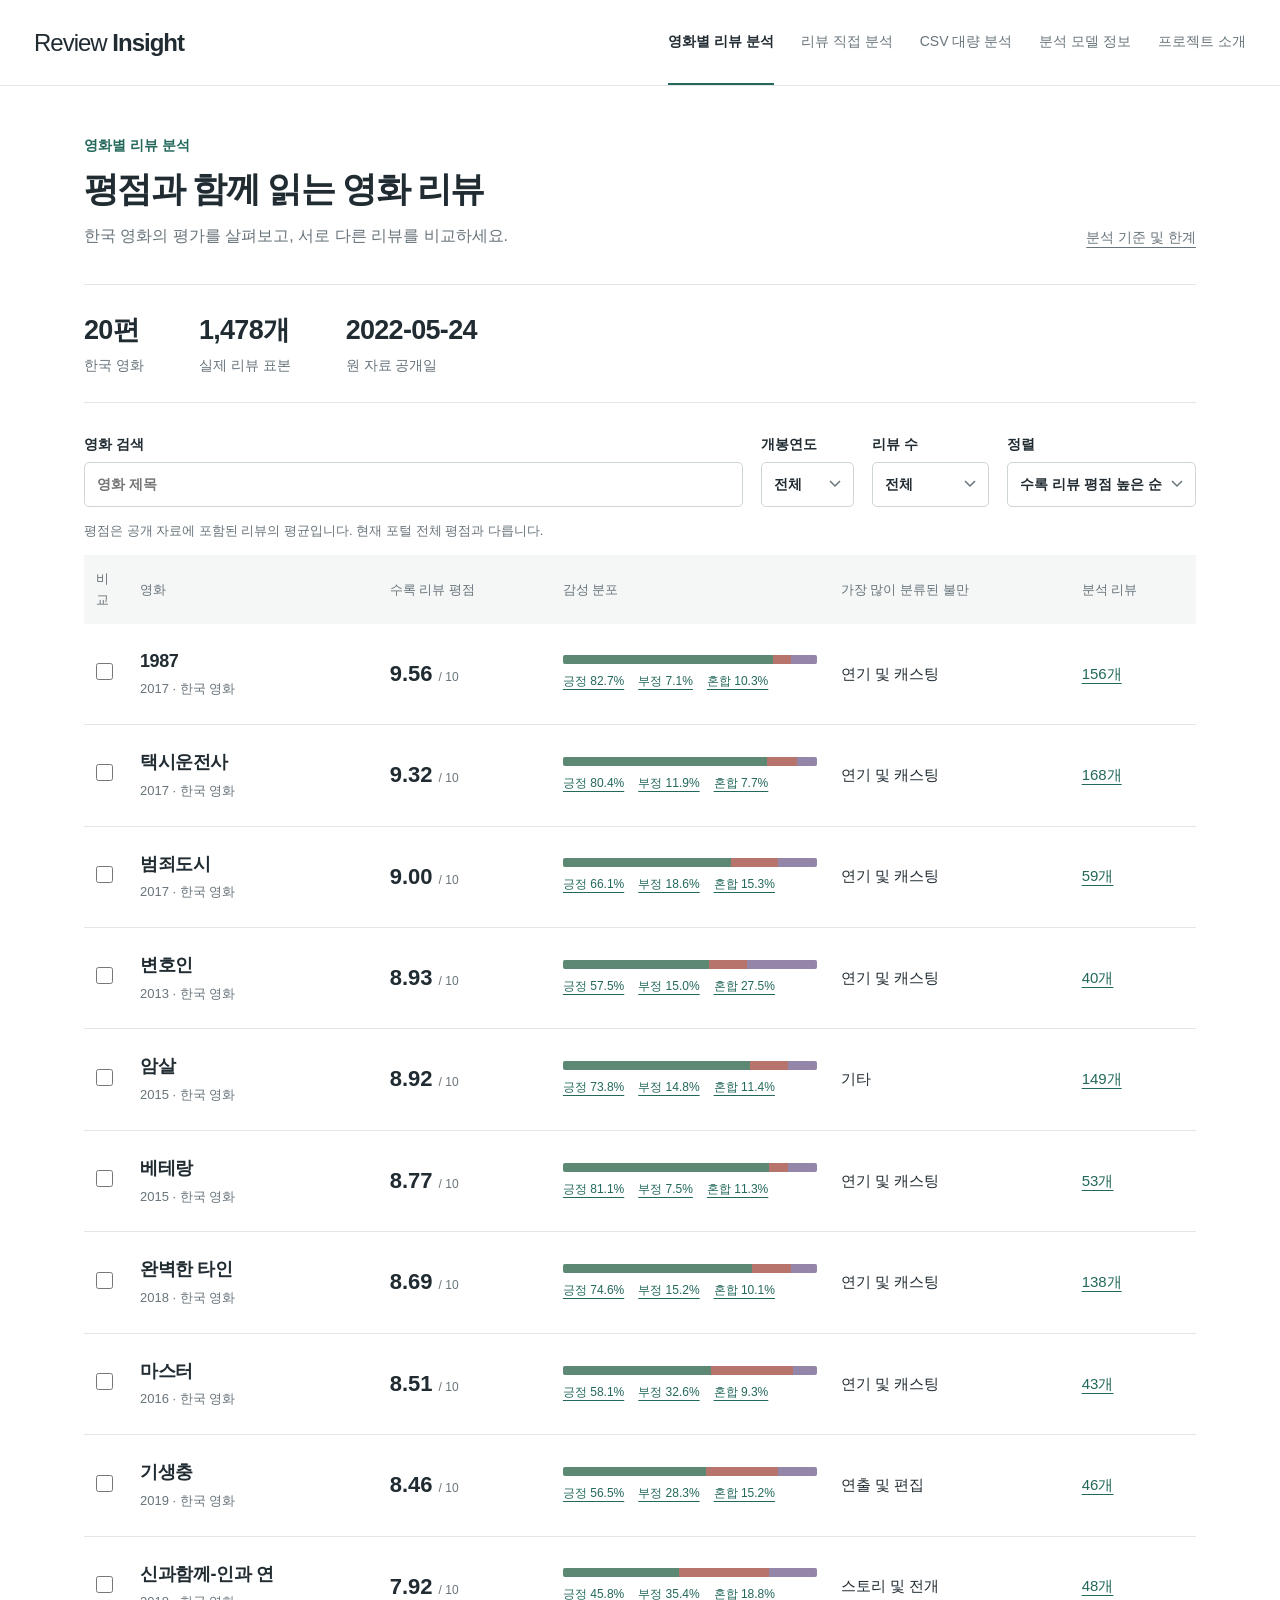
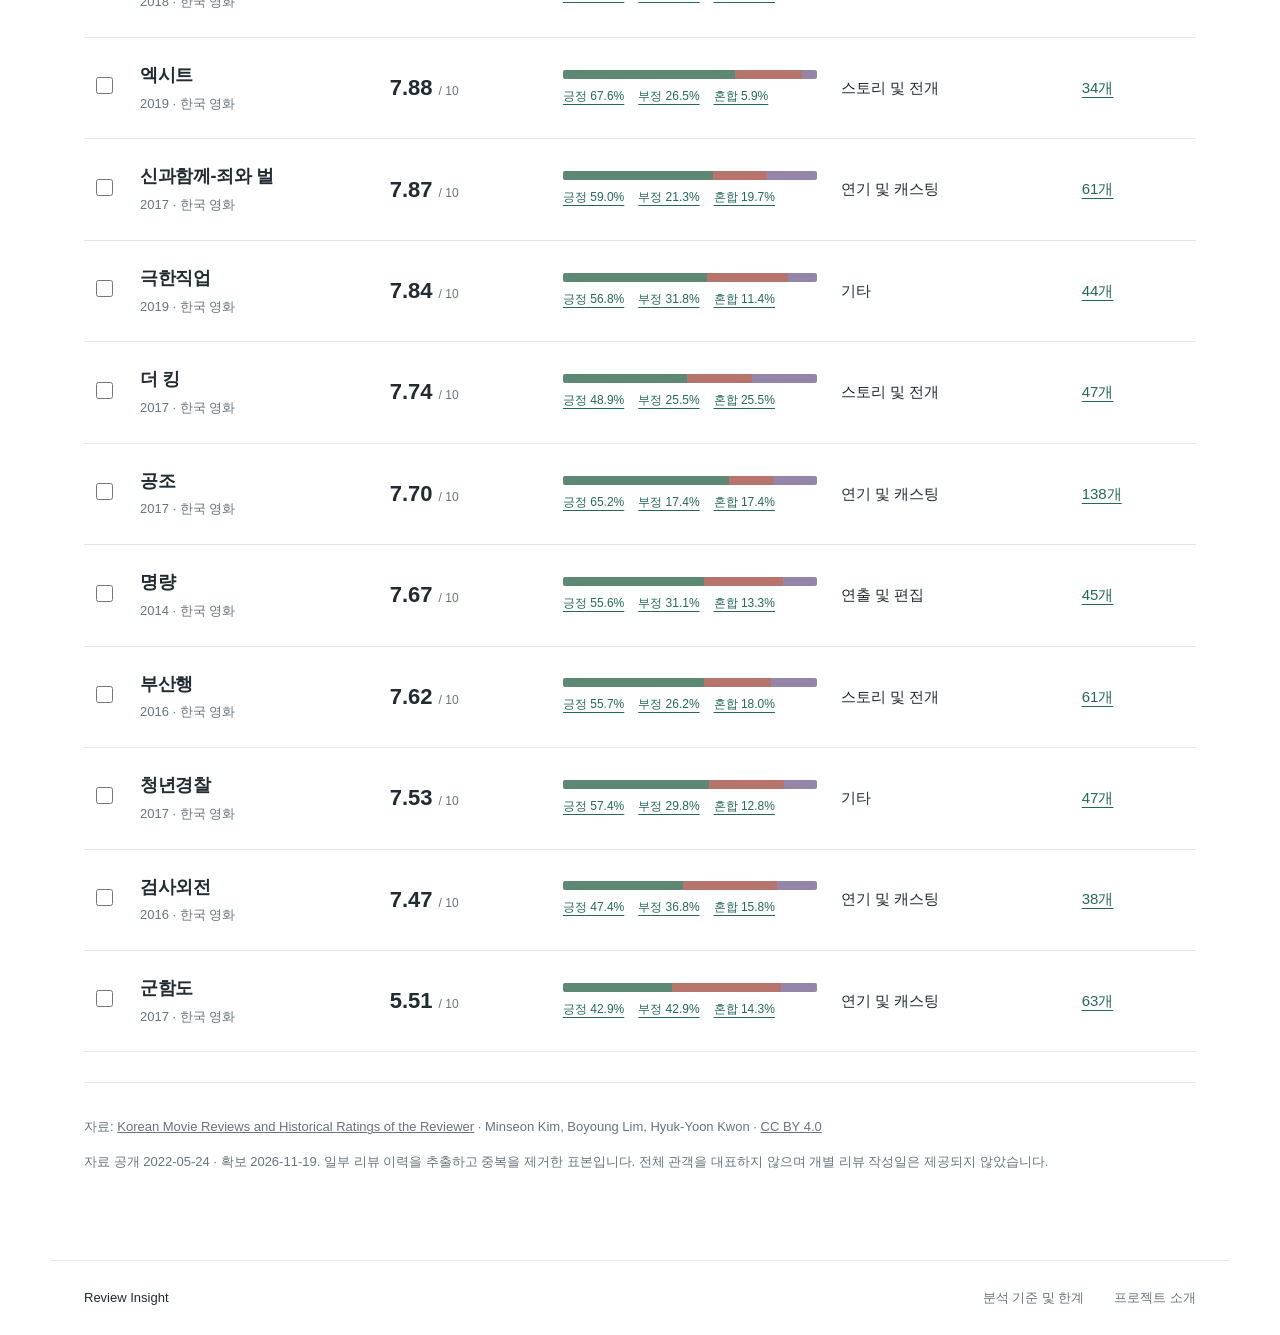
==== commit 700589b5: "Add clickable review browsing and automatic display profanity masking" ====
--- a/index.html
+++ b/index.html
@@ -1,7 +1,7 @@
 <!doctype html><html lang="ko"><head><meta charset="utf-8"><meta name="viewport" content="width=device-width,initial-scale=1"><meta name="description" content="한국 영화의 리뷰와 평점을 비교하고, 새로운 리뷰를 분석합니다."><title>Review Insight</title><link rel="stylesheet" href="style.css"></head><body>
 <header class="site-header"><a href="#movies" class="brand">Review <b>Insight</b></a><nav aria-label="메인 메뉴"><a href="#movies">영화별 리뷰 분석</a><a href="#direct">리뷰 직접 분석</a><a href="#csv">CSV 대량 분석</a><a href="#model">분석 모델 정보</a><a href="#about">프로젝트 소개</a></nav></header>
 <main id="main"><section id="movies" class="page"><div class="page-head"><div><p class="eyebrow">영화별 리뷰 분석</p><h1>평점과 함께 읽는 영화 리뷰</h1><p class="lede">한국 영화의 평가를 살펴보고, 서로 다른 리뷰를 비교하세요.</p></div><a class="text-link" href="#model">분석 기준 및 한계</a></div><div id="catalogue-state" role="status">영화별 결과를 불러오는 중입니다.</div><div id="catalogue-overview" class="overview"></div><div class="filters"><label class="search">영화 검색<input id="search" type="search" placeholder="영화 제목" autocomplete="off"></label><label>개봉연도<select id="year"><option value="">전체</option></select></label><label>리뷰 수<select id="minimum"><option value="0">전체</option><option value="30">30개 이상</option><option value="50">50개 이상</option><option value="100">100개 이상</option></select></label><label>정렬<select id="sort"><option value="rating">수록 리뷰 평점 높은 순</option><option value="positive">긍정 비율 높은 순</option><option value="negative">부정 비율 높은 순</option><option value="count">리뷰 수 많은 순</option><option value="title">제목순</option></select></label></div><p class="caption">평점은 공개 자료에 포함된 리뷰의 평균입니다. 현재 포털 전체 평점과 다릅니다.</p><div id="movie-list"></div><div id="source-note" class="source-note"></div></section>
-<section id="detail" class="page" hidden></section><section id="compare" class="page" hidden></section>
+<section id="reviews" class="page" hidden></section><section id="detail" class="page" hidden></section><section id="compare" class="page" hidden></section>
 <section id="direct" class="page" hidden><div class="page-head"><div><p class="eyebrow">리뷰 직접 분석</p><h1>이 리뷰는 어떤 평가일까요?</h1><p class="lede">좋았던 점과 아쉬웠던 점이 함께 있어도 입력해 보세요.</p></div><a class="text-link" href="#model">분석 기준 및 한계</a></div><div class="input-line"><label>분석 대상<select id="domain"><option value="movie">영화</option><option value="game">게임</option></select></label><span id="model-status" class="caption" role="status"></span></div><label for="review">리뷰 내용</label><textarea id="review" maxlength="5000" placeholder="예: 음악은 좋은데 스토리는 그닥..">음악은 좋은데 스토리는그닥..</textarea><div class="action-line"><span class="caption">최대 5,000자 · 입력 내용은 기기에만 머뭅니다.</span><button id="analyze" class="primary">분석하기</button></div><div id="result" aria-live="polite"></div></section>
 <section id="csv" class="page" hidden><div class="page-head"><div><p class="eyebrow">CSV 대량 분석</p><h1>여러 리뷰를 한눈에</h1><p class="lede">감성 분포와 자주 분류된 불만 유형을 확인하세요.</p></div><a class="text-link" href="#model">분석 기준 및 한계</a></div><p>review 또는 text 열이 있는 CSV를 선택하세요. UTF-8/CP949, 최대 1,000행·5MB를 지원합니다.</p><div class="action-line"><input type="file" id="upload" accept=".csv" aria-label="분석할 CSV"><button id="sample">예시 CSV 다운로드</button></div><p id="batch-status" role="status"></p><div id="dashboard"></div></section>
 <section id="model" class="page" hidden><div class="page-head"><div><p class="eyebrow">분석 모델 정보</p><h1>분석 기준 및 한계</h1></div></div><div class="action-line"><button id="prepare-demo">발표용 오프라인 준비</button><span id="offline-status" class="caption" role="status"></span></div><div id="model-content"></div></section>
--- a/style.css
+++ b/style.css
@@ -1 +1,3 @@
 :root{--ink:#202b32;--muted:#68747b;--line:#e2e6e8;--soft:#f5f7f7;--accent:#23685b;--positive:#5d8874;--negative:#b7746c;--mixed:#9486a9}*{box-sizing:border-box}html{scroll-behavior:smooth}body{margin:0;background:#fff;color:var(--ink);font:16px/1.65 "Malgun Gothic","Apple SD Gothic Neo",Arial,sans-serif}a{color:inherit;text-decoration:none}button,input,select,textarea{font:inherit;color:inherit}button{cursor:pointer;border:1px solid #cdd5d7;background:white;border-radius:5px;padding:9px 16px}button:hover{background:#f0f4f3}button:disabled{cursor:wait;opacity:.55}.primary{background:var(--accent);border-color:var(--accent);color:white}.primary:hover{background:#1b574b}.site-header{max-width:1280px;margin:auto;display:flex;align-items:center;justify-content:space-between;min-height:85px;gap:40px;padding:0 34px;border-bottom:1px solid var(--line)}.brand{font-size:24px;letter-spacing:-1px;white-space:nowrap}.brand b{font-weight:750}.site-header nav{display:flex;gap:27px;font-size:14px;white-space:nowrap}.site-header nav a{padding:30px 0;border-bottom:2px solid transparent;color:var(--muted)}.site-header nav a.active{color:var(--ink);border-color:var(--accent);font-weight:700}main{max-width:1180px;min-height:70vh;margin:auto;padding:48px 34px 75px}.page-head{display:flex;justify-content:space-between;align-items:flex-end;gap:24px;margin-bottom:34px}h1{font-size:35px;line-height:1.4;letter-spacing:-1.6px;font-weight:700;margin:7px 0 10px}h2{font-size:23px;letter-spacing:-.6px;margin:0 0 20px;line-height:1.4}h3{font-size:18px;margin:0 0 12px}.eyebrow{font-size:14px;font-weight:600;color:var(--accent);margin:0}.lede{color:var(--muted);margin:0}.text-link{font-size:14px;color:var(--muted);text-decoration:underline;text-underline-offset:5px}.caption{font-size:13px;line-height:1.7;color:var(--muted)}.overview{display:flex;gap:55px;padding:23px 0;margin:10px 0 30px;border-top:1px solid var(--line);border-bottom:1px solid var(--line)}.overview strong{display:block;font-size:27px;letter-spacing:-.7px}.overview span{font-size:14px;color:var(--muted)}.filters{display:flex;gap:18px;align-items:end;margin:28px 0 13px}label{display:block;font-size:14px;font-weight:600}input,select,textarea{border:1px solid #cdd5d7;border-radius:5px;background:white;padding:10px 12px;outline:none}input:focus,select:focus,textarea:focus{border-color:var(--accent);box-shadow:0 0 0 2px #23685b15}.search{flex:1}label input,label select{display:block;width:100%;margin-top:6px}select{appearance:none;padding-right:33px;background-image:url("data:image/svg+xml,%3Csvg xmlns='http://www.w3.org/2000/svg' width='12' height='8'%3E%3Cpath d='M1 1l5 5 5-5' fill='none' stroke='%2368747b' stroke-width='1.5'/%3E%3C/svg%3E");background-position:right 12px center;background-repeat:no-repeat}.movie-table{width:100%;border-collapse:collapse;font-size:15px}.movie-table th{text-align:left;padding:13px 12px;background:var(--soft);font-size:13px;color:var(--muted);font-weight:500}.movie-table td{padding:23px 12px;border-bottom:1px solid var(--line);vertical-align:middle}.movie-table td:first-child{padding-left:8px;width:40px}.movie-title{display:block;font-weight:700;font-size:18px;letter-spacing:-.4px}.movie-title:hover{text-decoration:underline;text-underline-offset:5px}.year{font-size:13px;color:var(--muted)}.rating{font-size:22px;font-weight:650;font-variant-numeric:tabular-nums}.rating small{font-size:12px;color:var(--muted);font-weight:400}.sentiment-cell{min-width:200px;width:25%}.stack{display:flex;height:9px;overflow:hidden;border-radius:2px;background:#eee;min-width:80px}.stack span{height:100%}.stack .pos{background:var(--positive)}.stack .neg{background:var(--negative)}.stack .mix{background:var(--mixed)}.stack-labels{display:flex;gap:14px;font-size:12px;color:var(--muted);margin-top:8px;font-variant-numeric:tabular-nums}.legend{display:flex;gap:17px;color:var(--muted);font-size:13px;margin-bottom:18px}.legend span:before{content:'';display:inline-block;width:8px;height:8px;margin-right:6px;background:var(--positive)}.legend .neg:before{background:var(--negative)}.legend .mix:before{background:var(--mixed)}.source-note{font-size:13px;color:var(--muted);border-top:1px solid var(--line);padding-top:20px;margin-top:30px}.source-note a{text-decoration:underline}.section{padding:32px 0;border-top:1px solid var(--line);margin-top:24px}.columns{display:grid;grid-template-columns:1.1fr 1fr;gap:60px}.stat-line{display:flex;gap:45px;flex-wrap:wrap;margin:28px 0}.stat-line>div{min-width:130px}.stat-line span{display:block;color:var(--muted);font-size:14px}.stat-line strong{font-size:31px;font-weight:650;letter-spacing:-1px}.bar-row{display:grid;grid-template-columns:130px 1fr 100px;gap:15px;align-items:center;margin:19px 0;font-size:14px}.bar-track{height:10px;background:#f0f2f2}.bar-fill{height:100%;background:#879e97}.bar-value{font-variant-numeric:tabular-nums;color:var(--muted);text-align:right}.tag{display:inline-block;margin:5px 8px 5px 0;padding:3px 9px;font-size:14px;background:#f1f5f3;border-radius:3px}.review-item{border-bottom:1px solid var(--line);padding:18px 0}.review-item p{margin:8px 0;white-space:pre-wrap}.review-meta{display:flex;justify-content:space-between;gap:15px;font-size:12px;color:var(--muted)}.review-meta a{text-decoration:underline}.review-item button{padding:4px 8px;font-size:12px}.positive{color:#3d7158}.negative{color:#a05a52}.mixed{color:#7b688e}.breadcrumb{font-size:14px;color:var(--muted);margin-bottom:20px}.breadcrumb a{text-decoration:underline}textarea{width:100%;height:170px;resize:vertical;padding:18px;margin-top:8px;line-height:1.8}.input-line{display:flex;justify-content:space-between;align-items:center;margin-bottom:22px}.input-line select{width:160px}.action-line{display:flex;justify-content:space-between;align-items:center;gap:20px;margin:15px 0 30px}.result-label{font-size:32px;font-weight:650;letter-spacing:-1px}.clause-table{width:100%;border-collapse:collapse;font-size:14px}.clause-table th,.clause-table td{padding:13px 12px;border-bottom:1px solid var(--line);text-align:left}.clause-table th{color:var(--muted);font-weight:500}.prose{max-width:830px}.prose h2{margin-top:36px}.prose p{line-height:1.9}.prose a{text-decoration:underline}.notice{padding:13px 17px;background:var(--soft);border-left:3px solid #bbc9c4;font-size:14px}.error{color:#9b493f}.compare-tray{position:fixed;bottom:22px;left:50%;transform:translateX(-50%);display:flex;align-items:center;gap:20px;background:#fff;box-shadow:0 4px 22px #22352d1c;border:1px solid var(--line);border-radius:8px;padding:15px 20px;z-index:5;max-width:95vw;font-size:14px}.comparison-table{width:100%;border-collapse:collapse}.comparison-table td,.comparison-table th{text-align:left;vertical-align:top;padding:20px 18px;border-bottom:1px solid var(--line)}.comparison-table th{width:20%;font-size:14px;color:var(--muted);font-weight:500}.comparison-table td{width:40%}footer{max-width:1180px;margin:auto;padding:26px 34px;border-top:1px solid var(--line);display:flex;gap:30px;color:var(--muted);font-size:13px}footer span{margin-right:auto;color:var(--ink)}[hidden]{display:none!important}.empty{padding:45px 10px;color:var(--muted);text-align:center}input[type=checkbox]{accent-color:var(--accent);width:17px;height:17px}@media(max-width:920px){.site-header{padding:20px 22px;display:block}.site-header nav{gap:24px;overflow-x:auto;margin-top:15px}.site-header nav a{padding:9px 0}.page-head{align-items:flex-start;flex-direction:column}main{padding:32px 22px 75px}h1{font-size:29px}.filters{flex-wrap:wrap;gap:12px}.search{flex-basis:100%}.filters label:not(.search){flex:1;min-width:115px}.columns{grid-template-columns:1fr;gap:15px}.movie-table thead{display:none}.movie-table,.movie-table tbody{display:block}.movie-table tr{display:grid;grid-template-columns:24px 1fr 95px;gap:8px 12px;padding:20px 0;border-bottom:1px solid var(--line)}.movie-table td{display:block;border:0;padding:0}.movie-table td:first-child{grid-row:1/4;padding:3px 0;width:auto}.movie-table td:nth-child(2){grid-column:2}.movie-table td:nth-child(3){grid-column:3;grid-row:1;text-align:right}.movie-table td:nth-child(4){grid-column:2/4;min-width:0;width:100%;margin-top:8px}.movie-table td:nth-child(5){grid-column:2;font-size:13px;color:var(--muted)}.movie-table td:nth-child(6){grid-column:3;font-size:13px;text-align:right}.overview{gap:27px}.overview strong{font-size:23px}.stat-line{gap:22px}.stat-line>div{min-width:100px}.bar-row{grid-template-columns:110px 1fr 80px;gap:8px;font-size:13px}.compare-tray{bottom:10px;gap:8px;width:calc(100% - 24px);flex-wrap:wrap;padding:12px}.compare-tray span{width:100%;font-size:12px}.comparison-table th{width:22%;padding:14px 7px;font-size:12px}.comparison-table td{padding:14px 7px;font-size:13px}.comparison-table h2{font-size:19px}.stack-labels{gap:8px;font-size:11px}.action-line{align-items:flex-start;flex-wrap:wrap}.clause-table th,.clause-table td{padding:11px 5px}.review-meta{flex-wrap:wrap}footer{gap:15px;flex-wrap:wrap;padding:24px 22px}}
+
+.review-link{color:var(--accent);text-decoration:underline;text-underline-offset:4px;cursor:pointer}.stack a{display:block;height:100%;min-width:0}.stack a:hover{filter:brightness(.85)}.review-section-head{display:flex;align-items:baseline;justify-content:space-between;gap:20px;flex-wrap:wrap}.review-pagination{display:flex;justify-content:center;align-items:center;gap:30px;padding:25px 0}.review-pagination>span{color:var(--muted);font-size:14px}.review-browser-list{max-width:900px}.review-browser-list .review-item{padding:24px 0}.review-link:focus-visible{outline:2px solid var(--accent);outline-offset:4px}
